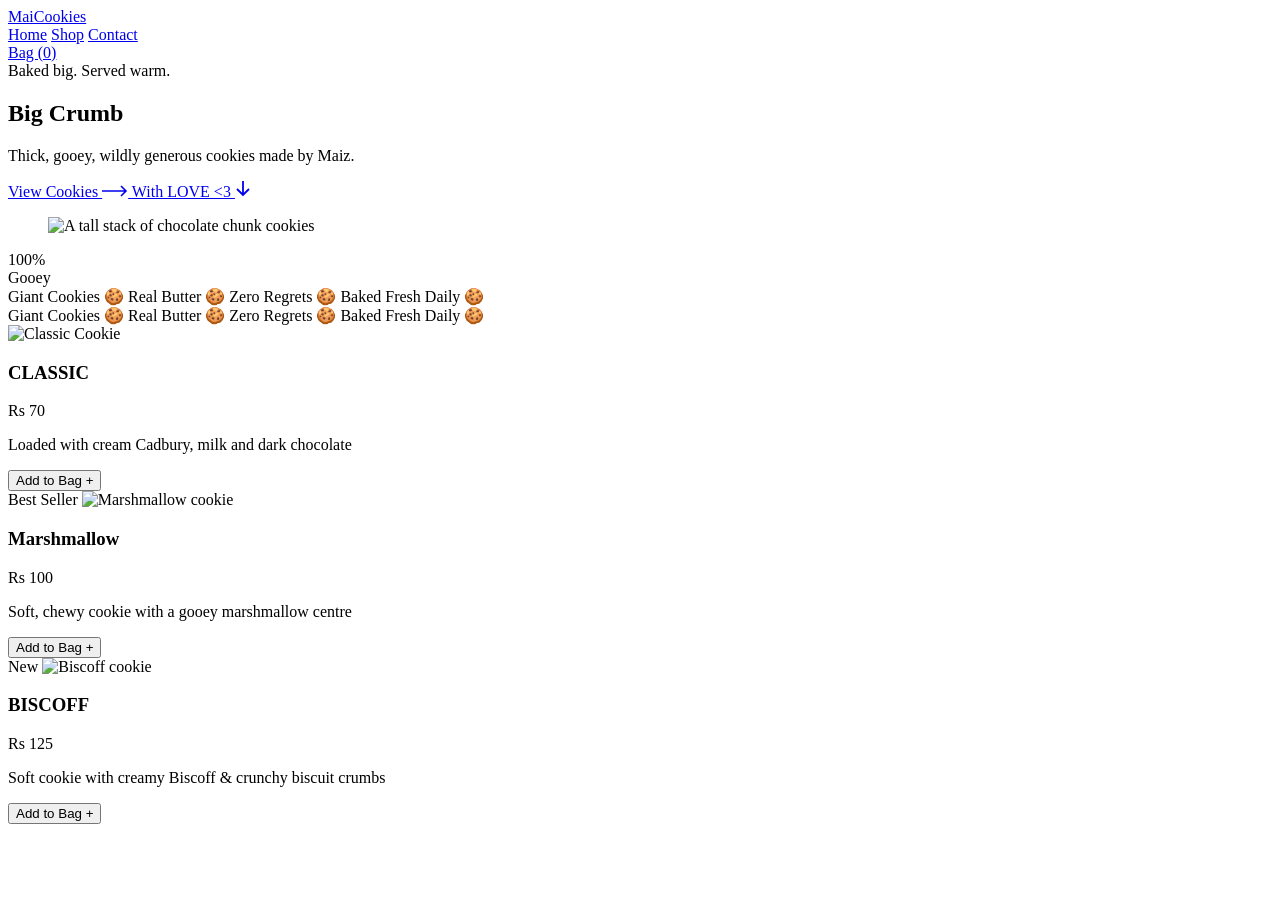
==== index.html @ 224e3b8f "Add files via upload" ====
<!DOCTYPE html>
<html lang="en">
<head>
  <meta charset="UTF-8">
  <meta name="viewport" content="width=device-width, initial-scale=1">
  <title>MaiCookies</title>

  <link rel="preconnect" href="https://fonts.googleapis.com">
  <link rel="preconnect" href="https://fonts.gstatic.com" crossorigin>
  <link href="https://fonts.googleapis.com/css2?family=Archivo+Black&family=Archivo:wght@600;700&family=DM+Sans:wght@400;500;700&display=swap" rel="stylesheet">
  <link href="https://fonts.googleapis.com/css2?family=Archivo+Black&family=DM+Sans:wght@400;700&display=swap" rel="stylesheet">

  <link rel="stylesheet" href="css/style.css">
  <link rel="stylesheet" href="css/cards.css">
  <link rel="stylesheet" href="css/banner.css">
</head>
<body>

  <header class="site-header">
    <a href="#" class="logo" aria-label="MaiCookies">MaiCookies</a>

    <nav class="main-nav" aria-label="Main">
      <a href="#HOME">Home</a>
      <a href="#SHOP">Shop</a>
      <a href="#CONTACT">Contact</a>
    </nav>

    <a href="#bag" class="btn btn-bag">Bag (0)</a>
  </header>

  <main>

    <!-- ================= HERO ================= -->
    <section class="hero">

      <!-- Left: copy -->
      <div class="hero-copy">
        <span class="tag">Baked big. Served warm.</span>
        <span class="ring" aria-hidden="true"></span>

        <h1 class="hero-title">
          <span>Big</span>
          <span>Crumb</span>
        </h1>

        <p class="hero-text">
          Thick, gooey, wildly generous cookies made by Maiz.
        </p>

        <div class="hero-actions">
          <a href="#cookies" class="btn btn-primary">
            View Cookies
            <svg width="26" height="12" viewBox="0 0 26 12" fill="none" aria-hidden="true">
              <path d="M0 6h24M19 1l5 5-5 5" stroke="currentColor" stroke-width="1.6"/>
            </svg>
          </a>

          <a href="#story" class="link-down">
            With LOVE &lt;3
            <svg width="16" height="16" viewBox="0 0 16 16" fill="none" aria-hidden="true">
              <path d="M8 0v14M2 8l6 6 6-6" stroke="currentColor" stroke-width="1.8"/>
            </svg>
          </a>
        </div>
      </div>

      <!-- Right: photo panel -->
      <div class="hero-visual" aria-label="Stack of chocolate chunk cookies">
        <span class="blob blob-gold" aria-hidden="true"></span>
        <span class="blob blob-cream" aria-hidden="true"></span>

        <figure class="photo-frame">
          <img src="images/image1.JPG" alt="A tall stack of chocolate chunk cookies">
        </figure>

        <span class="badge">100%<br>Gooey</span>
      </div>

    </section>


    <!-- ================= TICKER ================= -->
    <div class="ticker">
      <div class="ticker-track">

        <!-- Group 1 -->
        <div class="ticker-group">
          <span class="ticker-item">Giant Cookies</span>
          <span class="ticker-star">🍪</span>
          <span class="ticker-item">Real Butter</span>
          <span class="ticker-star">🍪</span>
          <span class="ticker-item">Zero Regrets</span>
          <span class="ticker-star">🍪</span>
          <span class="ticker-item">Baked Fresh Daily</span>
          <span class="ticker-star">🍪</span>
        </div>

        <!-- Group 2 (duplicate for a seamless loop) -->
        <div class="ticker-group" aria-hidden="true">
          <span class="ticker-item">Giant Cookies</span>
          <span class="ticker-star">🍪</span>
          <span class="ticker-item">Real Butter</span>
          <span class="ticker-star">🍪</span>
          <span class="ticker-item">Zero Regrets</span>
          <span class="ticker-star">🍪</span>
          <span class="ticker-item">Baked Fresh Daily</span>
          <span class="ticker-star">🍪</span>
        </div>

      </div>
    </div>


    <!-- ================= COOKIE GRID ================= -->
    <section class="cookie-grid">

      <article class="cookie-card">
        <div class="cookie-card__media">
          <img src="images/image2.JPG" alt="Classic Cookie">
        </div>
        <div class="cookie-card__body">
          <div class="cookie-card__header">
            <h3 class="cookie-card__title">CLASSIC</h3>
            <span class="cookie-card__price">Rs 70</span>
          </div>
          <p class="cookie-card__desc">Loaded with cream Cadbury, milk and dark chocolate</p>
          <button class="btn-add" type="button">
            <span>Add to Bag</span>
            <span class="btn-add__icon">+</span>
          </button>
        </div>
      </article>

      <article class="cookie-card">
        <div class="cookie-card__media">
          <span class="card-badge">Best Seller</span>
          <img src="images/image3.JPG" alt="Marshmallow cookie">
        </div>
        <div class="cookie-card__body">
          <div class="cookie-card__header">
            <h3 class="cookie-card__title">Marshmallow</h3>
            <span class="cookie-card__price">Rs 100</span>
          </div>
          <p class="cookie-card__desc">Soft, chewy cookie with a gooey marshmallow centre</p>
          <button class="btn-add" type="button">
            <span>Add to Bag</span>
            <span class="btn-add__icon">+</span>
          </button>
        </div>
      </article>

      <article class="cookie-card">
        <div class="cookie-card__media">
          <span class="card-badge">New</span>
          <img src="images/image4.JPG" alt="Biscoff cookie">
        </div>
        <div class="cookie-card__body">
          <div class="cookie-card__header">
            <h3 class="cookie-card__title">BISCOFF</h3>
            <span class="cookie-card__price">Rs 125</span>
          </div>
          <p class="cookie-card__desc">Soft cookie with creamy Biscoff &amp; crunchy biscuit crumbs</p>
          <button class="btn-add" type="button">
            <span>Add to Bag</span>
            <span class="btn-add__icon">+</span>
          </button>
        </div>
      </article>

    </section>


    <!-- ================= REVIEWS BANNER ================= -->
    <section class="reviews-section">
      <a href="#" class="review-card">
        <span class="review-card__blob" aria-hidden="true"></span>
        <img src="images\Cookie Reviews Chat Collage.png" alt="" class="review-card-img">
      </a>
    </section>

  </main>

</body>
</html>
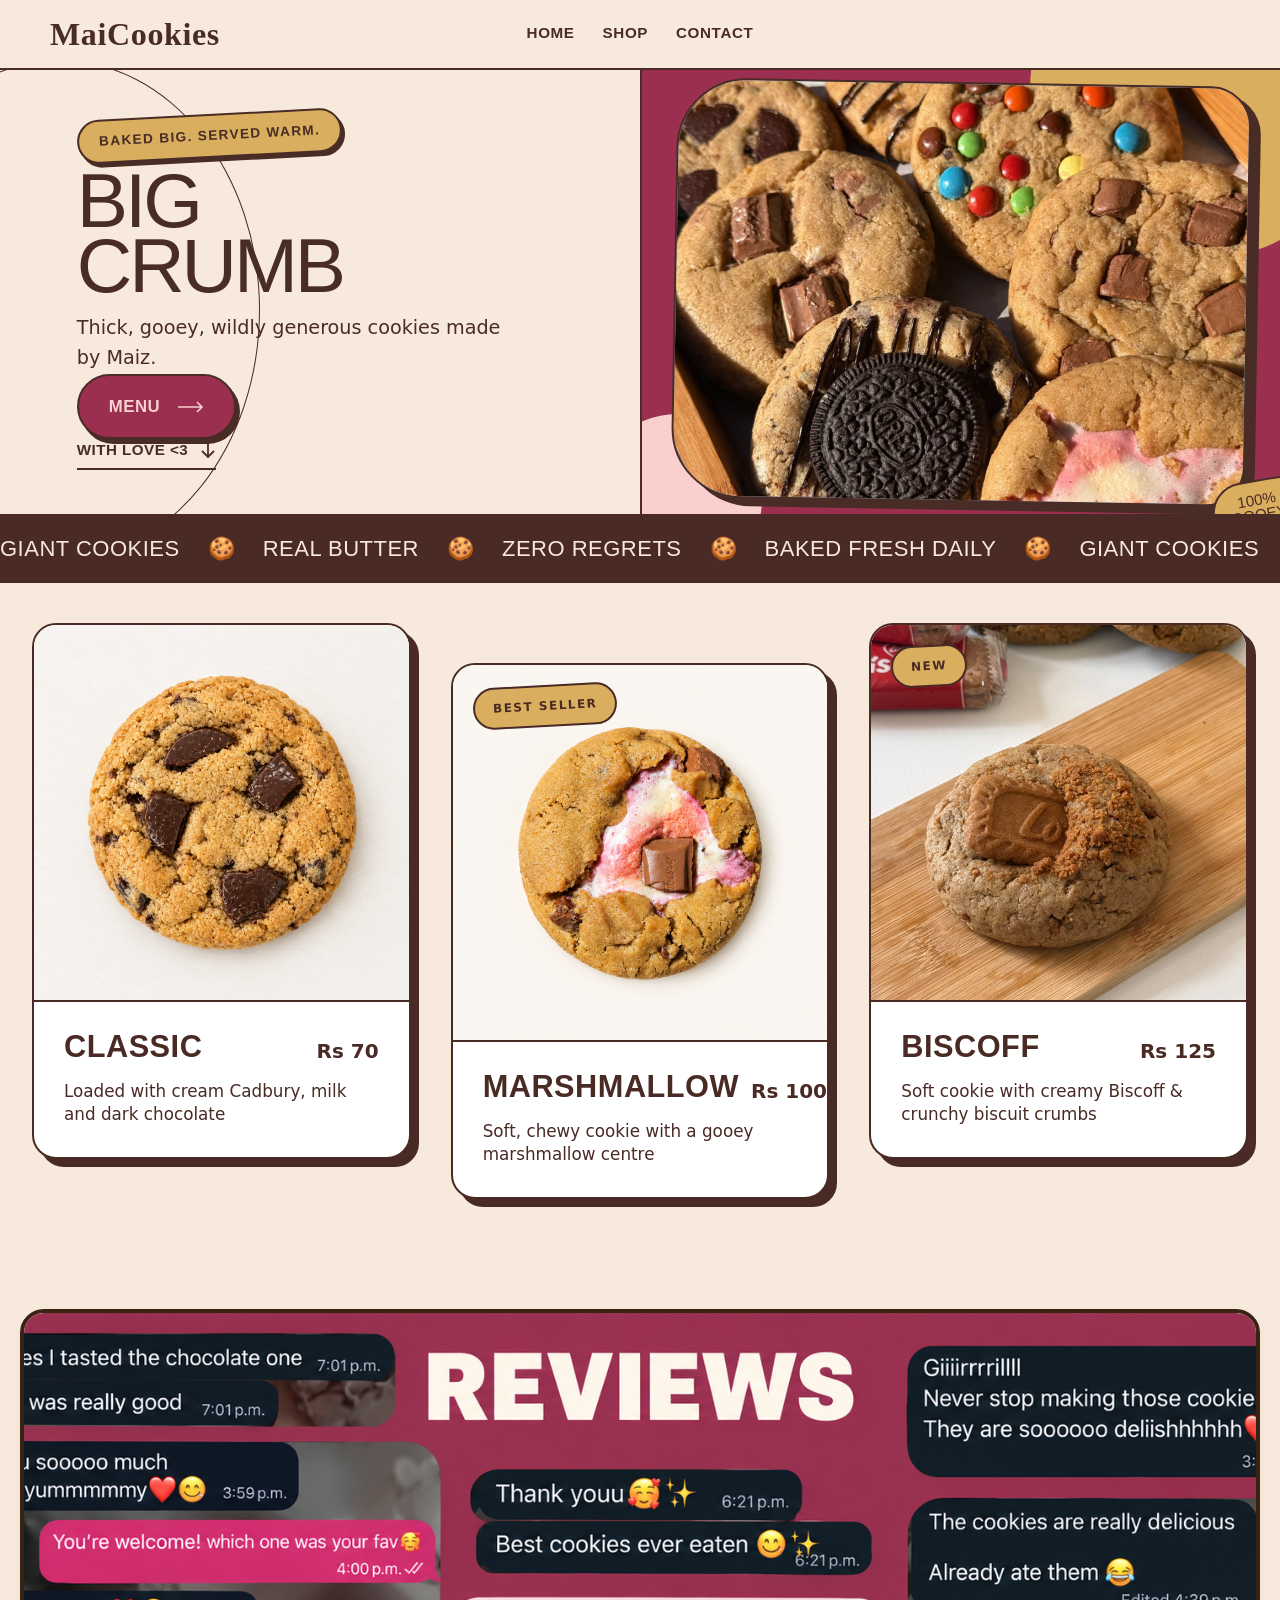
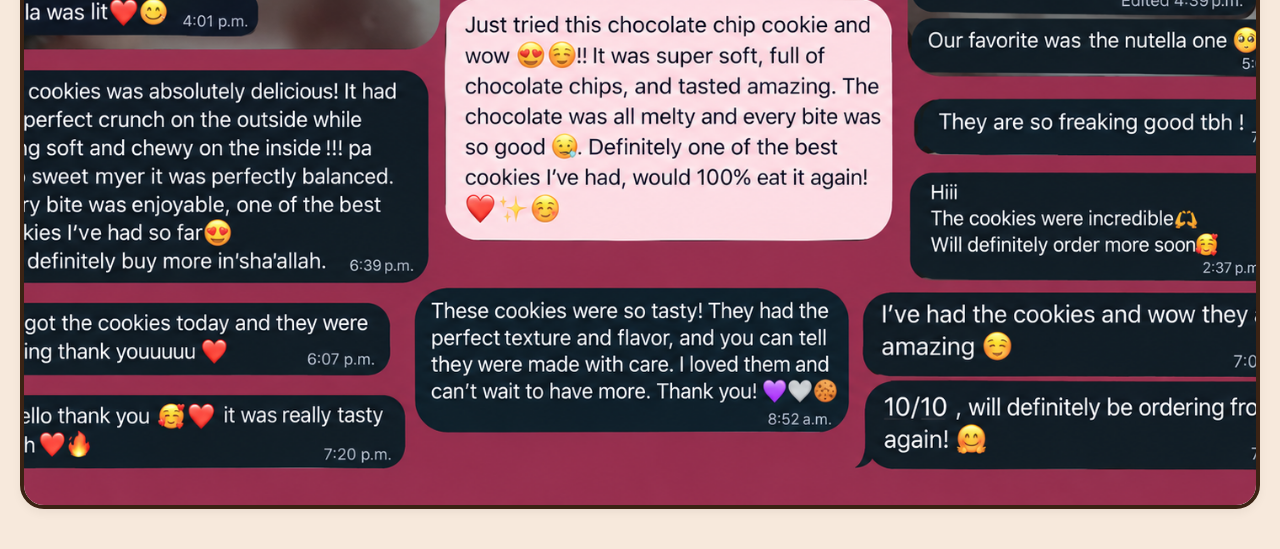
==== commit ee672f8e: "Updated files" ====
--- a/index.html
+++ b/index.html
@@ -13,6 +13,8 @@
   <link rel="stylesheet" href="css/style.css">
   <link rel="stylesheet" href="css/cards.css">
   <link rel="stylesheet" href="css/banner.css">
+  <link rel="stylesheet" href="css/review.css">
+
 </head>
 <body>
 
@@ -25,7 +27,6 @@
       <a href="#CONTACT">Contact</a>
     </nav>
 
-    <a href="#bag" class="btn btn-bag">Bag (0)</a>
   </header>
 
   <main>
@@ -47,13 +48,11 @@
           Thick, gooey, wildly generous cookies made by Maiz.
         </p>
 
-        <div class="hero-actions">
-          <a href="#cookies" class="btn btn-primary">
-            View Cookies
-            <svg width="26" height="12" viewBox="0 0 26 12" fill="none" aria-hidden="true">
-              <path d="M0 6h24M19 1l5 5-5 5" stroke="currentColor" stroke-width="1.6"/>
-            </svg>
-          </a>
+        <a href="Menu.html" target="_blank" rel="noopener noreferrer" class="btn btn-primary">
+           Menu <svg width="26" height="12" viewBox="0 0 26 12" fill="none" aria-hidden="true">
+             <path d="M0 6h24M19 1l5 5-5 5" stroke="currentColor" stroke-width="1.6"/>
+             </svg>
+        </a>
 
           <a href="#story" class="link-down">
             With LOVE &lt;3
@@ -70,7 +69,7 @@
         <span class="blob blob-cream" aria-hidden="true"></span>
 
         <figure class="photo-frame">
-          <img src="images/image1.JPG" alt="A tall stack of chocolate chunk cookies">
+          <img src="images/image0.JPG" alt="A tall stack of chocolate chunk cookies">
         </figure>
 
         <span class="badge">100%<br>Gooey</span>
@@ -116,7 +115,7 @@
 
       <article class="cookie-card">
         <div class="cookie-card__media">
-          <img src="images/image2.JPG" alt="Classic Cookie">
+          <img src="images\image1.png" alt="Classic Cookie">
         </div>
         <div class="cookie-card__body">
           <div class="cookie-card__header">
@@ -124,17 +123,13 @@
             <span class="cookie-card__price">Rs 70</span>
           </div>
           <p class="cookie-card__desc">Loaded with cream Cadbury, milk and dark chocolate</p>
-          <button class="btn-add" type="button">
-            <span>Add to Bag</span>
-            <span class="btn-add__icon">+</span>
-          </button>
         </div>
       </article>
 
       <article class="cookie-card">
         <div class="cookie-card__media">
           <span class="card-badge">Best Seller</span>
-          <img src="images/image3.JPG" alt="Marshmallow cookie">
+          <img src="images\image5.png" alt="Marshmallow cookie">
         </div>
         <div class="cookie-card__body">
           <div class="cookie-card__header">
@@ -142,17 +137,13 @@
             <span class="cookie-card__price">Rs 100</span>
           </div>
           <p class="cookie-card__desc">Soft, chewy cookie with a gooey marshmallow centre</p>
-          <button class="btn-add" type="button">
-            <span>Add to Bag</span>
-            <span class="btn-add__icon">+</span>
-          </button>
         </div>
       </article>
 
       <article class="cookie-card">
         <div class="cookie-card__media">
           <span class="card-badge">New</span>
-          <img src="images/image4.JPG" alt="Biscoff cookie">
+          <img src="images\image7.png" alt="Biscoff cookie">
         </div>
         <div class="cookie-card__body">
           <div class="cookie-card__header">
@@ -160,23 +151,18 @@
             <span class="cookie-card__price">Rs 125</span>
           </div>
           <p class="cookie-card__desc">Soft cookie with creamy Biscoff &amp; crunchy biscuit crumbs</p>
-          <button class="btn-add" type="button">
-            <span>Add to Bag</span>
-            <span class="btn-add__icon">+</span>
-          </button>
         </div>
       </article>
 
     </section>
 
+    <!-- ================= REVIEWS BANNER ================= -->
+ <div class="review-banner-container">
+    <div class="review-card">
+        <img src="images\image9.png" alt="Review Banner">
+    </div>
+   </div>
 
-    <!-- ================= REVIEWS BANNER ================= -->
-    <section class="reviews-section">
-      <a href="#" class="review-card">
-        <span class="review-card__blob" aria-hidden="true"></span>
-        <img src="images\Cookie Reviews Chat Collage.png" alt="" class="review-card-img">
-      </a>
-    </section>
 
   </main>
 
--- a/css/style.css
+++ b/css/style.css
@@ -0,0 +1,294 @@
+
+:root {
+  --cream: #f8ebdc;
+  --choc: #4a2c26;
+  --berry: #9b3150;
+  --gold: #d9b565;
+  --white: #ffffff;
+
+  --font-display: "Archivo Black", "Arial Black", sans-serif;
+  --font-ui: "Archivo", "Helvetica Neue", Arial, sans-serif;
+  --font-body: "DM Sans", system-ui, sans-serif;
+
+  --line: 2.3px solid var(--choc);
+  --header-h: 70px;
+}
+
+/* ---------- Reset ---------- */
+*,
+*::before,
+*::after { box-sizing: border-box; margin: 0; padding: 0; }
+
+html { scroll-behavior: smooth; }
+
+body {
+  background: var(--cream);
+  color: var(--choc);
+  font-family: var(--font-body);
+  line-height: 1.5;
+  overflow-x: hidden;
+}
+
+a { color: inherit; text-decoration: none; }
+
+:focus-visible {
+  outline: 3px solid var(--gold);
+  outline-offset: 3px;
+}
+
+/* ---------- Header ---------- */
+.site-header {
+  height: var(--header-h);
+  display: grid;
+  grid-template-columns: 1fr auto 1fr;
+  align-items: center;
+  padding: 0 50px;
+  border-bottom: var(--line);
+  background: var(--cream);
+}
+
+.logo {
+  font-family: Comic Sans MS ;
+  font-weight: bold;
+  font-size: 2.0rem;
+  letter-spacing: 0.02em;
+  justify-self: start;
+}
+.logo span { color: var(--berry); }
+
+.main-nav {
+  display: flex;
+  gap: 28px;
+}
+.main-nav a {
+  font-family: var(--font-ui);
+  font-weight: 700;
+  font-size: 0.95rem;
+  letter-spacing: 0.04em;
+  text-transform: uppercase;
+  padding: 4px 0;
+  border-bottom: 2px solid transparent;
+  transition: border-color 0.2s;
+}
+.main-nav a:hover { border-color: var(--berry); }
+
+/* ---------- Buttons ---------- */
+.btn {
+  display: inline-flex;
+  align-items: center;
+  gap: 18px;
+  font-family: var(--font-ui);
+  font-weight: 700;
+  letter-spacing: 0.03em;
+  text-transform: uppercase;
+  border: var(--line);
+  border-radius: 999px;
+  box-shadow: 4px 5px 0 var(--choc);
+  transition: transform 0.15s, box-shadow 0.15s;
+}
+.btn:hover {
+  transform: translate(2px, 3px);
+  box-shadow: 2px 2px 0 var(--choc);
+}
+
+.btn-bag {
+  justify-self: end;
+  padding: 9px 20px;
+  background:#7A1734;
+  color: #F9D0CE;
+  font-size: 0.9rem;
+}
+
+.btn-primary {
+  padding: 18px 30px;
+  background: var(--berry);
+  color: #F9D0CE;
+  font-size: 1.05rem;
+}
+
+/* ---------- Hero layout ---------- */
+.hero {
+
+  display: grid;
+  grid-template-columns: 1fr 1fr;
+  align-items: stretch;
+}
+
+.hero-copy {
+  position: relative;
+  display: flex;
+  align-items: flex-start;
+  flex-direction: column;
+  justify-content: center;
+  padding: 30px 5% 30px 12%; 
+  overflow: hidden;
+}
+
+/* ---------- Tag + ring ---------- */
+.tag {
+  align-self: flex-start;
+  position: relative;
+  z-index: 2;
+  margin-bottom: 10px;
+  padding: 10px 20px;
+  background: var(--gold);
+  border: var(--line);
+  border-radius: 999px;
+  box-shadow: 3px 4px 0 var(--choc);
+  font-family: var(--font-ui);
+  font-weight: 700;
+  font-size: 0.85rem;
+  letter-spacing: 0.1em;
+  text-transform: uppercase;
+  transform: rotate(-3deg);
+}
+
+.ring {
+  position: absolute;
+  top: -10px;
+  left: -140px;
+  width: 400px;
+  height: 500px;
+  border: 1.5px solid var(--choc);
+  border-radius: 50%;
+  pointer-events: none;
+}
+
+/* ---------- Headline ---------- */
+.hero-title {
+  position: relative;
+  z-index: 1;
+  font-family: var(--font-display);
+  font-weight: 400;
+  font-size: clamp(2rem, 6vw, 5rem);
+  line-height: 0.85;
+  letter-spacing: -0.04em;
+  text-transform: uppercase;
+}
+.hero-title span { display: block; }
+
+.hero-text {
+  max-width: 36ch;
+  margin-top: 14px;
+  font-size: 1.2rem;
+  font-weight: 500;
+  line-height: 1.6;
+}
+
+/* ---------- Actions ---------- */
+.hero-actions {
+  display: flex;
+  align-items: center;
+  gap: 40px;
+  margin-top: 14px;
+}
+
+.link-down {
+  display: inline-flex;
+  align-items: center;
+  gap: 12px;
+  padding-bottom: 6px;
+  border-bottom: 2px solid var(--choc);
+  font-family: var(--font-ui);
+  font-weight: 700;
+  font-size: 0.95rem;
+  letter-spacing: 0.03em;
+  text-transform: uppercase;
+}
+.link-down svg { transition: transform 0.2s; }
+.link-down:hover svg { transform: translateY(3px); }
+
+/* ---------- Visual panel ---------- */
+.hero-visual {
+  position: relative;
+  background: var(--berry);
+  border-left: var(--line);
+  overflow: hidden;
+  display: grid;
+  place-items: center;
+  padding: 12px 5%;
+}
+
+.blob {
+  position: absolute;
+  border-radius: 50%;
+}
+.blob-gold {
+  top: -150px;
+  right: -90px;
+  width: 340px;
+  height: 340px;
+  background: var(--gold);
+}
+.blob-cream {
+  bottom: -70px;
+  left: -50px;
+  width: 170px;
+  height: 170px;
+  background: #F9D0CE;
+}
+
+.photo-frame {
+
+  width: 100%;
+  aspect-ratio: 4 / 3;
+  max-height: 420px;
+  border: var(--line);
+  border-radius: 70px 40px 40px 70px / 70px 40px 40px 70px;
+  background: #8b98a6; /* shows while the photo loads */
+  box-shadow: 10px 8px 0 var(--choc);
+  overflow: hidden;
+  transform: rotate(1deg);
+}
+.photo-frame img {
+  width: 100%;
+  height: 100%;
+  object-fit: cover;
+  display: block;
+}
+
+.badge {
+  position: absolute;
+  z-index: 2;
+  right: -24px;
+  bottom: -20px;
+  padding: 10px 16px;
+  background: var(--gold);
+  border: var(--line);
+  border-radius: 40px 30px 40px 30px;
+  box-shadow: 4px 5px 0 var(--choc);
+  font-family: var(--font-display);
+  font-size: 0.95em;
+  line-height: 1;
+  text-transform: uppercase;
+  text-align: center;
+  transform: rotate(-10deg);
+}
+
+/* ---------- Responsive ---------- */
+@media (max-width: 900px) {
+  .site-header {
+    grid-template-columns: 1fr auto;
+    padding: 0 20px;
+  }
+  .main-nav { display: none; }
+
+  .hero { grid-template-columns: 1fr; }
+
+  .hero-copy { padding: 60px 24px 50px; }
+  .ring { display: none; }
+  .hero-text { margin-top: 36px; font-size: 1.2rem; }
+  .hero-actions { flex-wrap: wrap; gap: 28px; margin-top: 36px; }
+
+  .hero-visual {
+    border-left: 0;
+    border-top: var(--line);
+    padding: 40px 24px 60px;
+  }
+  .badge { right: -10px; bottom: -16px;}
+}
+
+@media (prefers-reduced-motion: reduce) {
+  html { scroll-behavior: auto; }
+  .btn, .link-down svg { transition: none; }
+}
--- a/css/cards.css
+++ b/css/cards.css
@@ -0,0 +1,171 @@
+:root {
+  --cream: #f7ebdd;
+  --brown: #4a2820;
+  --gold: #d9ae5f;
+  --white: #ffffff;
+}
+
+/* ---------- Grid ---------- */
+.cookie-grid {
+  display: grid;
+  grid-template-columns: repeat(3, 1fr);
+  gap: 40px;
+  align-items: stretch;
+  max-width: 1440px;
+  margin: 0 auto;
+  padding: 40px 32px 110px;
+  box-sizing: border-box;
+  width: 100%;
+}
+
+/* Middle card sits lower, like the design */
+.cookie-card:nth-child(2) {
+  transform: translateY(40px);
+}
+
+/* ---------- Card ---------- */
+.cookie-card {
+  display: flex;
+  flex-direction: column;
+  background: var(--white);
+  border: 2px solid var(--brown);
+  border-radius: 24px;
+  box-shadow: 8px 8px 0 var(--brown);
+  overflow: hidden;
+
+}
+
+/* ---------- Image ---------- */
+.cookie-card__media {
+  position: relative;
+  aspect-ratio: 4 / 3;
+  height: auto;
+  border-bottom: 2px solid var(--brown);
+  flex-shrink: 0;
+  background: var(--cream);
+}
+
+.cookie-card__media img {
+  width: 100%;
+  height: 100%;
+  object-fit: cover;
+  object-position: center;
+  display: block;
+
+
+}
+
+/* Badge (renamed so it doesn't clash with the hero .badge) */
+.card-badge {
+  position: absolute;
+  top: 20px;
+  left: 20px;
+  z-index: 1;
+  padding: 10px 18px;
+  background: var(--gold);
+  color: var(--brown);
+  border: 2px solid var(--brown);
+  border-radius: 999px;
+  font-size: 12px;
+  font-weight: 700;
+  letter-spacing: 1.5px;
+  text-transform: uppercase;
+  transform: rotate(-3deg);
+}
+
+/* ---------- Body ---------- */
+.cookie-card__body {
+  display: flex;
+  flex-direction: column;
+  flex-grow: 1;
+  padding: 28px 30px 30px;
+}
+
+.cookie-card__header {
+  display: flex;
+  justify-content: space-between;
+  align-items: flex-start;
+  gap: 12px;
+}
+
+.cookie-card__title {
+  font-family: "Archivo Black", "Arial Black", sans-serif;
+  font-size: clamp(1.6rem, 2.4vw, 2.2rem);
+  font-weight: 900;
+  letter-spacing: 0.5px;
+  text-transform: uppercase;
+  line-height: 1.1;
+  color: var(--brown);
+}
+
+.cookie-card__price {
+  font-size: 1.25rem;
+  font-weight: 700;
+  color: var(--brown);
+  white-space: nowrap;
+  margin-top: 6px;
+}
+
+.cookie-card__desc {
+  font-size: 1.05rem;
+  line-height: 1.4;
+  margin-top: 14px;
+  color: var(--brown);
+}
+
+/* ---------- Button ---------- */
+.btn-add {
+  display: flex;
+  justify-content: space-between;
+  align-items: center;
+  width: 100%;
+  margin-top: auto;               /* pushes button to the bottom */
+  padding: 16px 24px;
+  background: var(--cream);
+  color: var(--brown);
+  border: 2px solid var(--brown);
+  border-radius: 999px;
+  font-family: inherit;
+  font-size: 1.05rem;
+  font-weight: 700;
+  text-transform: uppercase;
+  cursor: pointer;
+  transition: background 0.2s, color 0.2s, transform 0.15s;
+}
+
+.cookie-card__body .cookie-card__desc + .btn-add {
+  margin-top: 28px;
+}
+
+.btn-add:hover {
+  background: var(--brown);
+  color: var(--cream);
+}
+
+.btn-add:active {
+  transform: scale(0.98);
+}
+
+.btn-add__icon {
+  font-size: 1.4rem;
+  line-height: 1;
+}
+
+/* ---------- Responsive ---------- */
+@media (max-width: 900px) {
+  .cookie-grid {
+  grid-template-columns: 1fr;
+  max-width: 480px;
+  gap: 36px;
+  padding-bottom: 40px;
+}
+
+.cookie-card:nth-child(2) {
+  transform: translateY(40px);
+}
+
+.cookie-card__media {
+  aspect-ratio: 4 / 3;
+  height: auto;
+}
+}
--- a/css/banner.css
+++ b/css/banner.css
@@ -0,0 +1,60 @@
+:root {
+  --brown: #4a2a24;
+  --cream: #f7e9dc;
+  --berry: #9b2f50;
+}
+
+body {
+  margin: 0;
+  background: var(--cream);
+}
+
+.ticker {
+  background: var(--brown);
+  overflow: hidden;
+  white-space: nowrap;
+  padding: 18px 0;
+}
+
+.ticker-track {
+  display: flex;
+  width: max-content;
+  animation: scroll 20s linear infinite;
+}
+
+.ticker-group {
+  display: flex;
+  align-items: center;
+  flex-shrink: 0;
+}
+
+.ticker-item {
+  font-family: "Archivo Black", Arial Black, sans-serif;
+  font-size: 22px;
+  text-transform: uppercase;
+  letter-spacing: 0.5px;
+  color: var(--cream);
+  line-height: 1;
+}
+
+.ticker-star {
+  color: var(--berry);
+  font-size: 22px;
+  margin: 0 28px;
+}
+
+/* Moves exactly one group's width, then restarts invisibly */
+@keyframes scroll {
+  from { transform: translateX(0); }
+  to   { transform: translateX(-50%); }
+}
+
+/* Pause on hover */
+.ticker:hover .ticker-track {
+  animation-play-state: paused;
+}
+
+/* Respect users who prefer reduced motion */
+@media (prefers-reduced-motion: reduce) {
+  .ticker-track { animation: none; }
+}
--- a/css/review.css
+++ b/css/review.css
@@ -0,0 +1,41 @@
+/* --- ONLY USE THIS CSS FOR THE BANNER --- */
+
+/* This container keeps the banner centered and gives it space below the top cards */
+.review-banner-container {
+    display: flex;
+    justify-content: center;
+    width: 100%;
+    padding: 40px 20px; /* Adds space above and below the banner */
+    box-sizing: border-box;
+}
+
+/* The Wide Card Container */
+.review-card {
+    width: 100%;
+    max-width: 1400px; /* Adjust this to control how wide the banner gets */
+    height: 800px; /* Fixed height creates the wide banner shape */
+    background-color: #ffffff;
+    
+    /* Matching the thick border and rounded corners from the image */
+    border: 4px solid #3b2314; /* Fixed invalid hex code */
+    border-radius: 24px;
+    
+    /* Ensures the image doesn't spill out of the rounded corners */
+    overflow: hidden;
+    
+    /* Optional: adds a subtle shadow like the cards in the image */
+    box-shadow: 0 4px 10px rgba(0,0,0,0.05); 
+}
+
+/* The Image */
+.review-card img {
+    width: 100%; /* Fixed missing % */
+    height: 100%;
+    
+    /* This makes the image fill the wide container without stretching */
+    object-fit: cover; 
+    
+    /* Centers the crop so the focal point of the image stays in the middle */
+    object-position: center; 
+    display: block;
+}
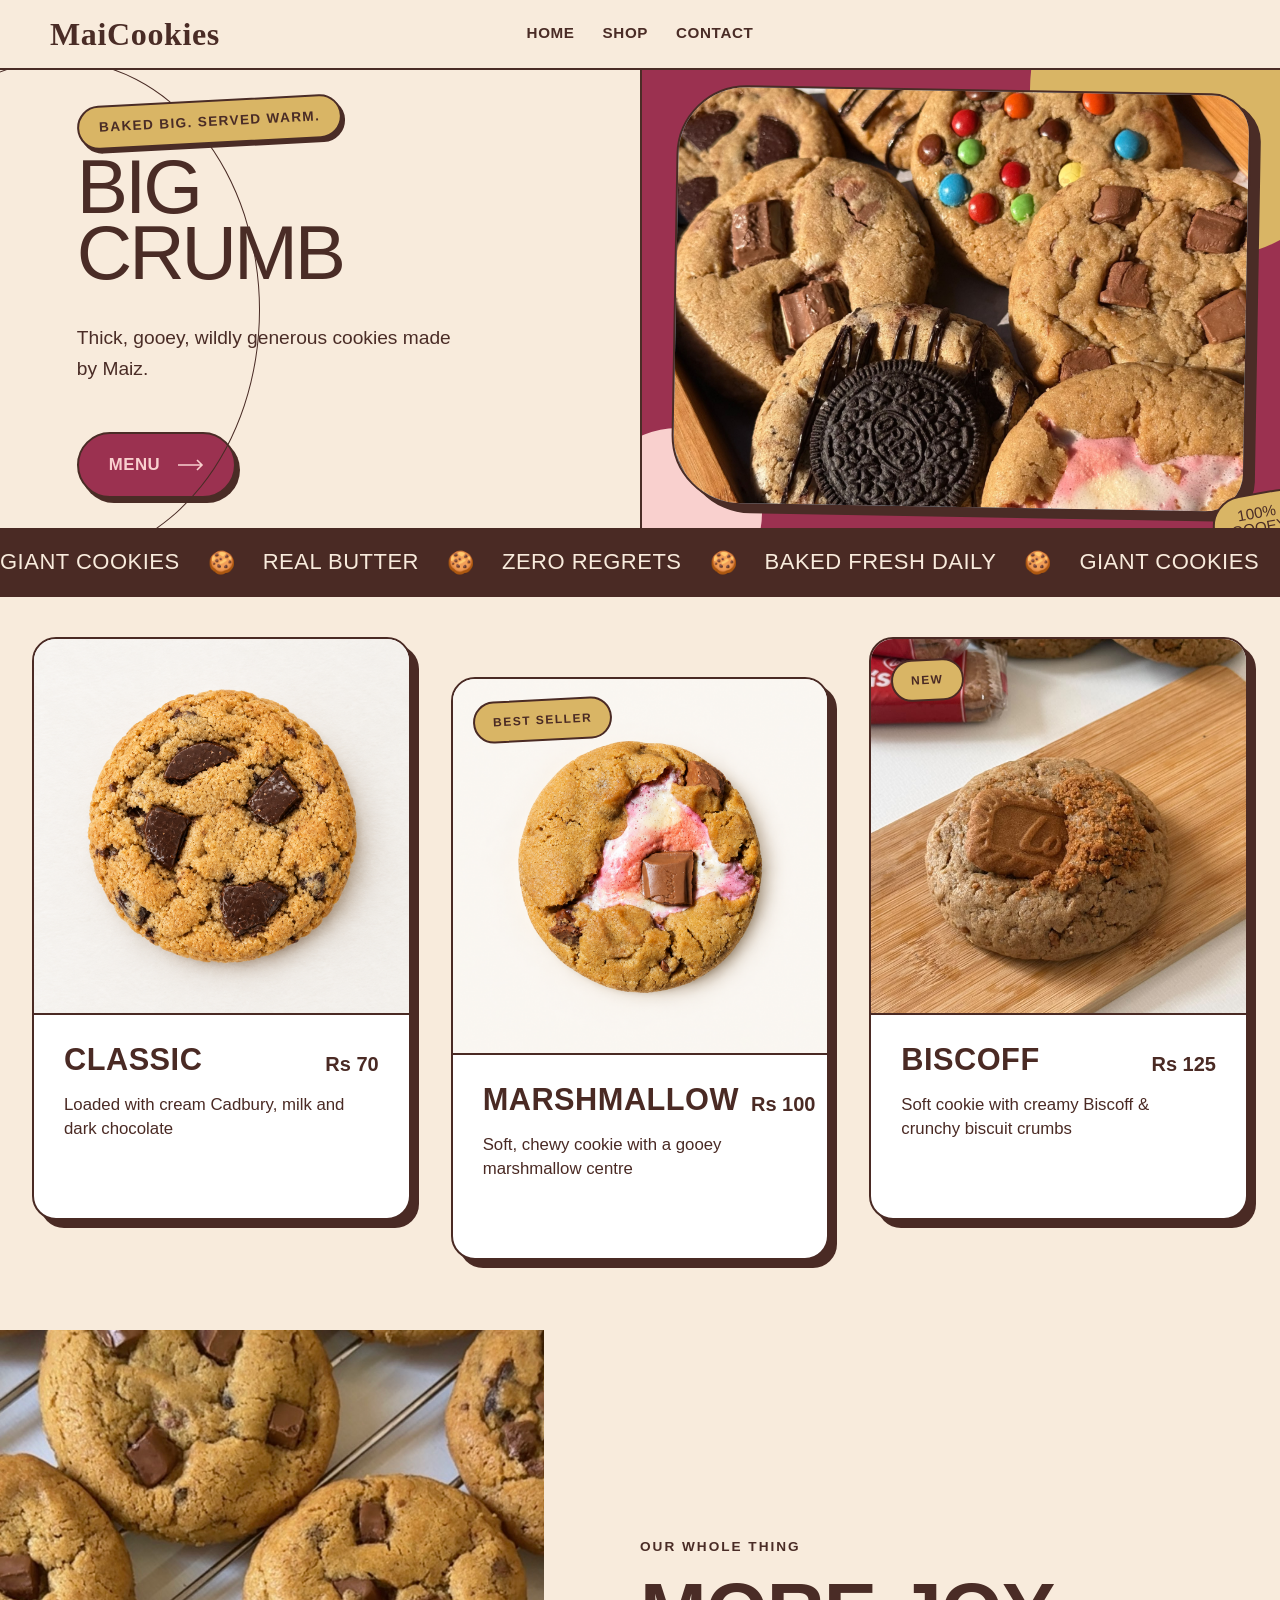
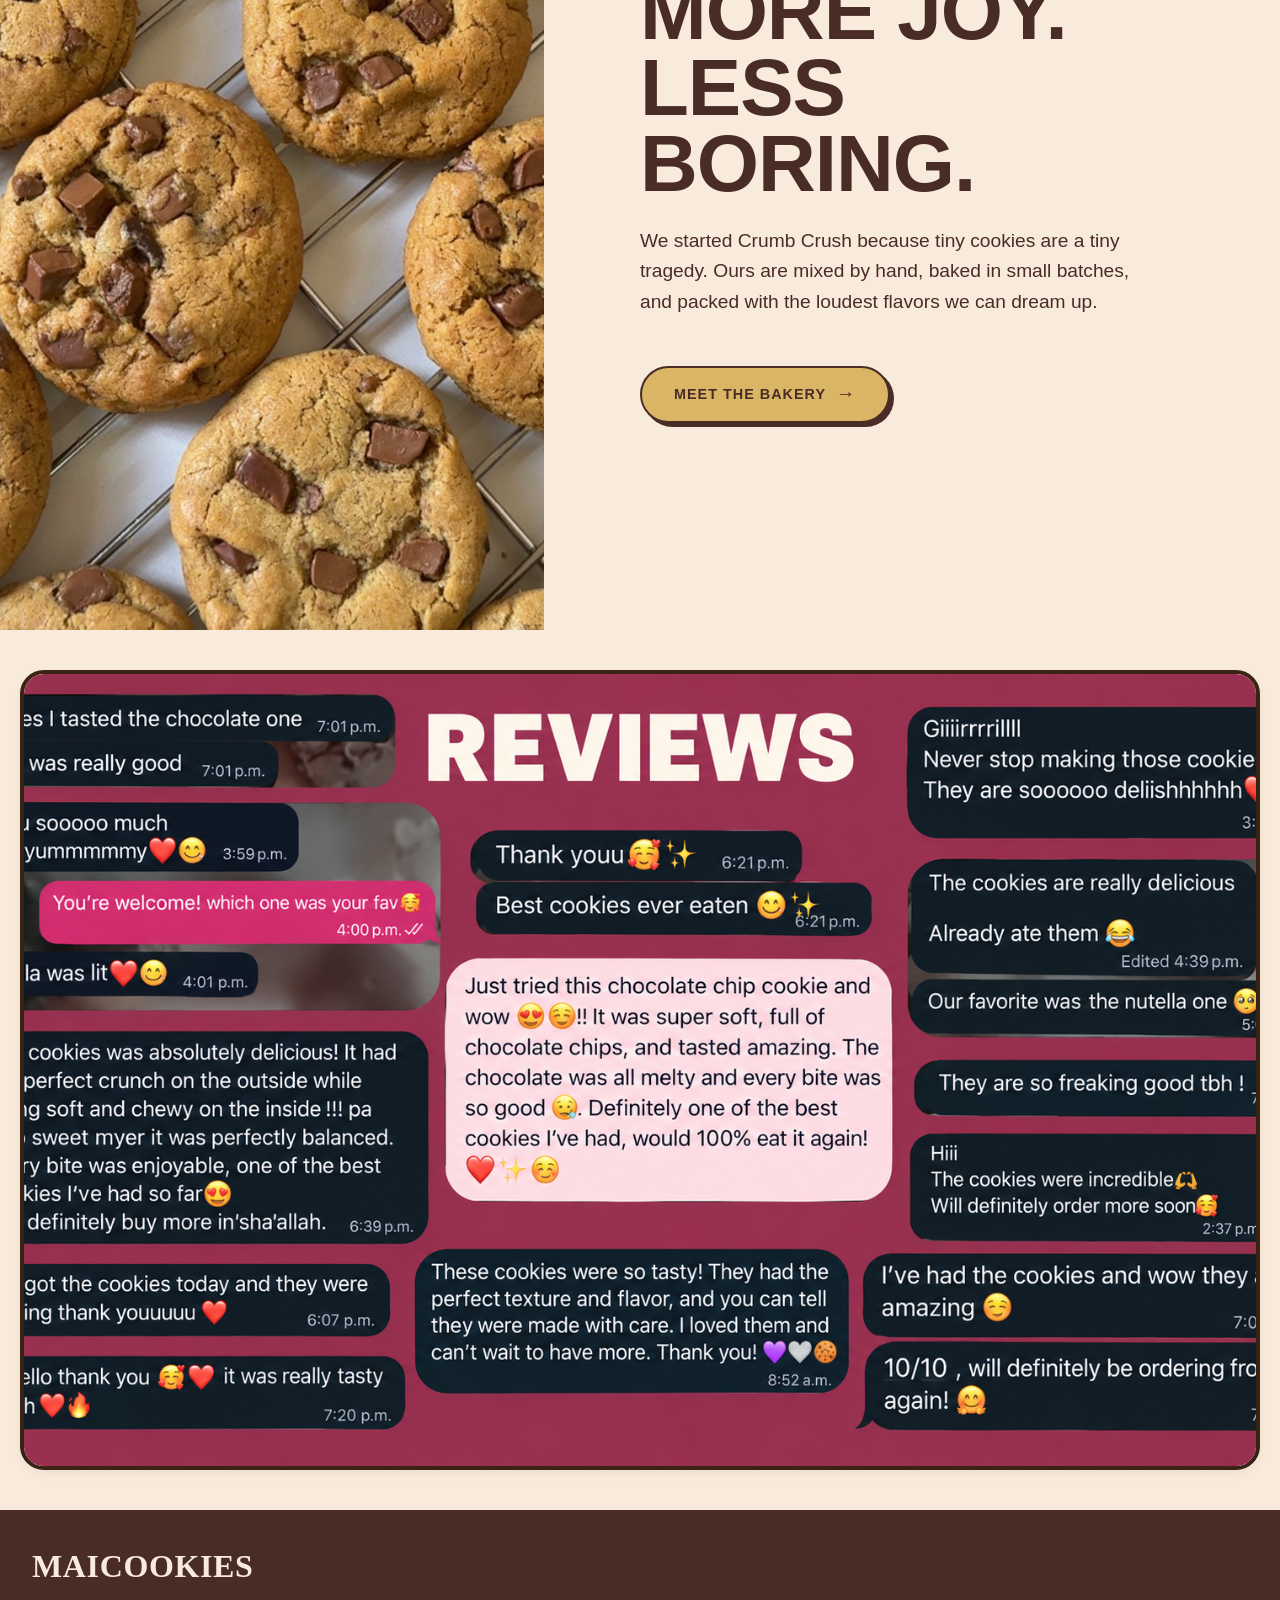
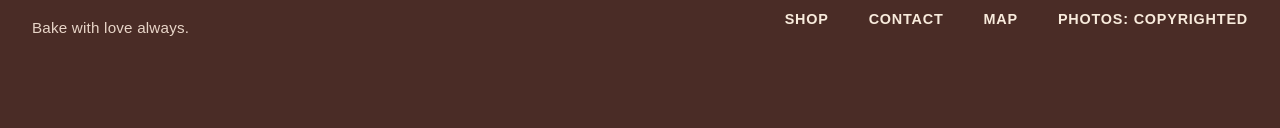
==== commit a150e2b8: "changes" ====
--- a/index.html
+++ b/index.html
@@ -14,6 +14,8 @@
   <link rel="stylesheet" href="css/cards.css">
   <link rel="stylesheet" href="css/banner.css">
   <link rel="stylesheet" href="css/review.css">
+  <link rel="stylesheet" href="css/hero.css">
+  <link rel="stylesheet" href="css/footer.css">
 
 </head>
 <body>
@@ -54,12 +56,7 @@
              </svg>
         </a>
 
-          <a href="#story" class="link-down">
-            With LOVE &lt;3
-            <svg width="16" height="16" viewBox="0 0 16 16" fill="none" aria-hidden="true">
-              <path d="M8 0v14M2 8l6 6 6-6" stroke="currentColor" stroke-width="1.8"/>
-            </svg>
-          </a>
+
         </div>
       </div>
 
@@ -156,13 +153,68 @@
 
     </section>
 
-    <!-- ================= REVIEWS BANNER ================= -->
- <div class="review-banner-container">
+   
+     <!-- ================= LOWER HERO GRID ================= -->
+
+      <section class="hero-section">
+        
+        <!-- Image Side -->
+        <div class="hero-image">
+            <!-- Using a placeholder image of cookies -->
+            <img src="images\image10.jpg" alt="Stack of chocolate chip cookies">
+        </div>
+
+        <!-- Text Content Side -->
+        <div class="hero-content">
+            <span class="eyebrow">OUR WHOLE THING</span>
+            
+            <h1>MORE JOY.<br>LESS BORING.</h1>
+            
+            <p>
+                We started Crumb Crush because tiny cookies are a tiny tragedy. 
+                Ours are mixed by hand, baked in small batches, and packed with 
+                the loudest flavors we can dream up.
+            </p>
+
+            <a href="#" class="cta-button">
+                MEET THE BAKERY 
+                <span class="arrow">&rarr;</span>
+            </a>
+        </div>
+
+    </section>
+
+  <!-- ================= REVIEWS BANNER ================= -->
+  <div class="review-banner-container">
     <div class="review-card">
         <img src="images\image9.png" alt="Review Banner">
     </div>
-   </div>
-
+  </div>
+
+
+  <!-- ================= FOOTER ================= -->
+
+  <footer class="site-footer">
+    <div class="footer-inner">
+
+      <!-- Left: brand + tagline -->
+      <div class="footer-brand">
+        <h1 class="brand-name">MaiCookies</h1>
+        <p class="brand-tagline">Bake with love always.</p>
+      </div>
+
+      <!-- Right: navigation links -->
+      <nav class="footer-nav" aria-label="Footer navigation">
+        <ul>
+          <li><a href="#">SHOP</a></li>
+          <li><a href="#">CONTACT</a></li>
+          <li><a href="#">MAP</a></li>
+          <li><a href="#">PHOTOS: Copyrighted</a></li>
+        </ul>
+      </nav>
+
+    </div>
+  </footer>
 
   </main>
 
--- a/css/style.css
+++ b/css/style.css
@@ -179,8 +179,10 @@
 .hero-actions {
   display: flex;
   align-items: center;
-  gap: 40px;
+  gap: 24px;
   margin-top: 14px;
+  width: auto;
+  flex-wrap:nowrap;
 }
 
 .link-down {
--- a/css/hero.css
+++ b/css/hero.css
@@ -0,0 +1,146 @@
+/* 1. Global Reset & Variables */
+* {
+    box-sizing: border-box;
+    margin: 0;
+    padding: 0;
+}
+
+:root {
+  --cream: #f8ebdc;
+  --choc: #4a2c26;
+  --berry: #9b3150;
+  --gold: #d9b565;
+  --white: #ffffff;
+}
+
+body {
+    font-family: 'Roboto', sans-serif;
+    background-color: var(--cream);
+    color: var(--choc);
+}
+
+/* 2. Main Container Layout */
+.hero-section {
+    display: flex;
+    width: 100%;
+    min-height: 100vh; /* Full viewport height */
+    overflow: hidden;
+}
+
+/* 3. Left Side (Image) */
+.hero-image {
+    flex: 1; /* Takes up 50% width */
+    width: 50%;
+    position: relative;
+}
+
+.hero-image img {
+    width: 100%;
+    height: 100%;
+    object-fit: cover; /* Ensures image covers area without stretching */
+    display: block;
+}
+
+/* 4. Right Side (Content) */
+.hero-content {
+    flex: 1; /* Takes up 50% width */
+    width: 50%;
+    display: flex;
+    flex-direction: column;
+    justify-content: center; /* Vertically center content */
+    padding: 4rem 6rem; /* Adjust padding for whitespace */
+    border-left: 2px solid var(--border-color); /* The vertical divider line */
+}
+
+/* 5. Typography Styling */
+.eyebrow {
+    font-family: 'Roboto', sans-serif;
+    font-weight: 700;
+    font-size: 0.85rem;
+    letter-spacing: 2px;
+    text-transform: uppercase;
+    margin-bottom: 1rem;
+    display: block;
+}
+
+h1 {
+    font-family: 'Oswald', sans-serif; /* Condensed bold font */
+    font-weight: 700;
+    font-size: 5rem; /* Large size */
+    line-height: 0.95; /* Tight line spacing */
+    text-transform: uppercase;
+    margin-bottom: 1.5rem;
+    letter-spacing: -1px;
+}
+
+p {
+    font-size: 1.2rem;
+    line-height: 1.6;
+    margin-bottom: 3rem;
+    max-width: 90%;
+}
+
+/* 6. Button Styling */
+.cta-button {
+    display: inline-flex;
+    align-items: center;
+    justify-content: center;
+    gap: 10px;
+    background-color: var(--gold);
+    color: var(--choc);
+    text-decoration: none;
+    font-family: 'Roboto', sans-serif;
+    font-weight: 700;
+    text-transform: uppercase;
+    letter-spacing: 1px;
+    font-size: 0.9rem;
+    
+    /* Pill shape */
+    padding: 1rem 2rem;
+    border-radius: 50px;
+    border: 2px solid var(--choc);
+    
+    /* Drop shadow effect */
+    box-shadow: 4px 4px 0px var(--choc);
+    
+    transition: all 0.2s ease;
+    width: fit-content;
+}
+
+.cta-button:hover {
+    transform: translate(2px, 2px); /* Moves button on hover */
+    box-shadow: 2px 2px 0px var(--choc);
+}
+
+.arrow {
+    font-size: 1.2rem;
+    line-height: 0;
+    margin-top: -2px;
+}
+
+/* 7. Responsive Design (Mobile) */
+@media (max-width: 900px) {
+    .hero-section {
+        flex-direction: column;
+    }
+
+    .hero-image, 
+    .hero-content {
+        width: 100%;
+        flex: none;
+    }
+
+    .hero-image {
+        height: 40vh;
+    }
+
+    .hero-content {
+        padding: 3rem 2rem;
+        border-left: none;
+        border-top: 2px solid var(--border-color);
+    }
+
+    h1 {
+        font-size: 3.5rem;
+    }
+}
--- a/css/footer.css
+++ b/css/footer.css
@@ -0,0 +1,132 @@
+/* ----- RESET ----- */
+* {
+  margin: 0;
+  padding: 0;
+  box-sizing: border-box;
+}
+
+body {
+
+  background: var(--cream);
+  min-height: 100vh;
+}
+
+/* ----- FOOTER ----- */
+.site-footer {
+  background:#4a2c26;         
+  color: #f8ebdc;             
+  padding: 2.5rem 2rem;
+}
+
+.footer-inner {
+  max-width: 1400px;
+  margin: 0 auto;
+  display: flex;
+  justify-content: space-between;
+  align-items: center;
+  gap: 2rem;
+  flex-wrap: wrap;
+}
+
+/* ----- BRAND ----- */
+.footer-brand {
+  display: flex;
+  flex-direction: column;
+  gap: 0.6rem;
+}
+
+.brand-name {
+
+  color: #f8ebdc;
+  line-height: 1;
+  font-family: "Comic Sans MS" ;
+  font-weight: bold;
+  font-size: 2.0rem;
+  letter-spacing: 0.02em;
+  justify-self: start;
+
+}
+
+
+.brand-tagline {
+  font-size: 0.95rem;
+  font-weight: 500;
+  color: #e8d5c8;
+  letter-spacing: 0.2px;
+}
+
+/* ----- NAV LINKS ----- */
+.footer-nav ul {
+  display: flex;
+  flex-wrap: wrap;
+  gap: 2.5rem;
+  list-style: none;
+}
+
+.footer-nav a {
+  font-family: "Archivo", "Helvetica Neue", Arial, sans-serif;
+  text-decoration: none;
+  color: #f8ebdc;
+  font-size: 0.9rem;
+  font-weight: 700;
+  letter-spacing: 0.8px;
+  text-transform: uppercase;
+  transition: color 0.2s ease;
+}
+
+.footer-nav a:hover {
+  color: #9b3150;
+}
+
+
+
+
+
+
+
+
+
+
+
+
+
+
+
+
+
+
+/* ----- RESPONSIVE ----- */
+@media (max-width: 768px) {
+  .footer-inner {
+    flex-direction: column;
+    align-items: flex-start;
+    gap: 1.8rem;
+  }
+
+  .footer-nav ul {
+    gap: 1.5rem;
+  }
+
+  .brand-name {
+    font-size: 2rem;
+  }
+}
+
+@media (max-width: 480px) {
+  .site-footer {
+    padding: 2rem 1.25rem;
+  }
+
+  .brand-name {
+    font-size: 1.7rem;
+  }
+
+  .footer-nav ul {
+    gap: 1rem;
+  }
+
+  .footer-nav a {
+    font-size: 0.8rem;
+    letter-spacing: 0.5px;
+  }
+}
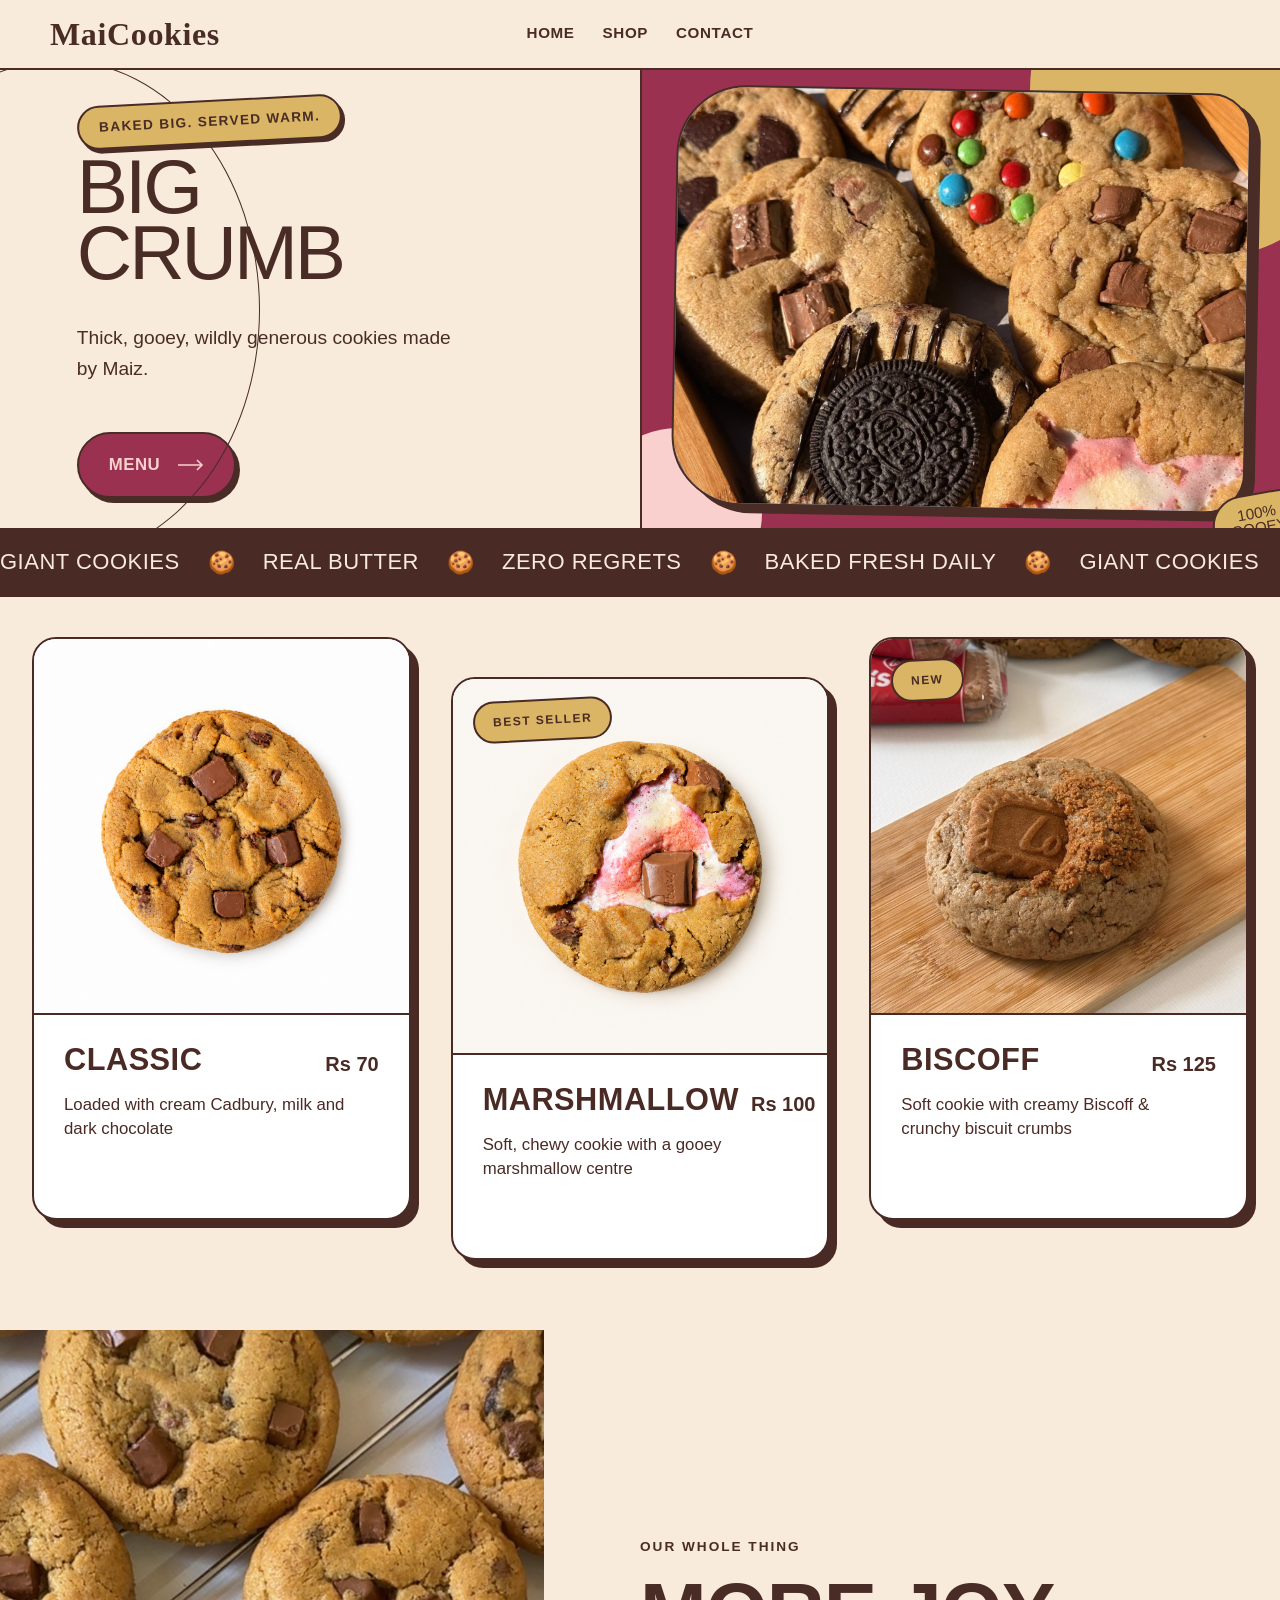
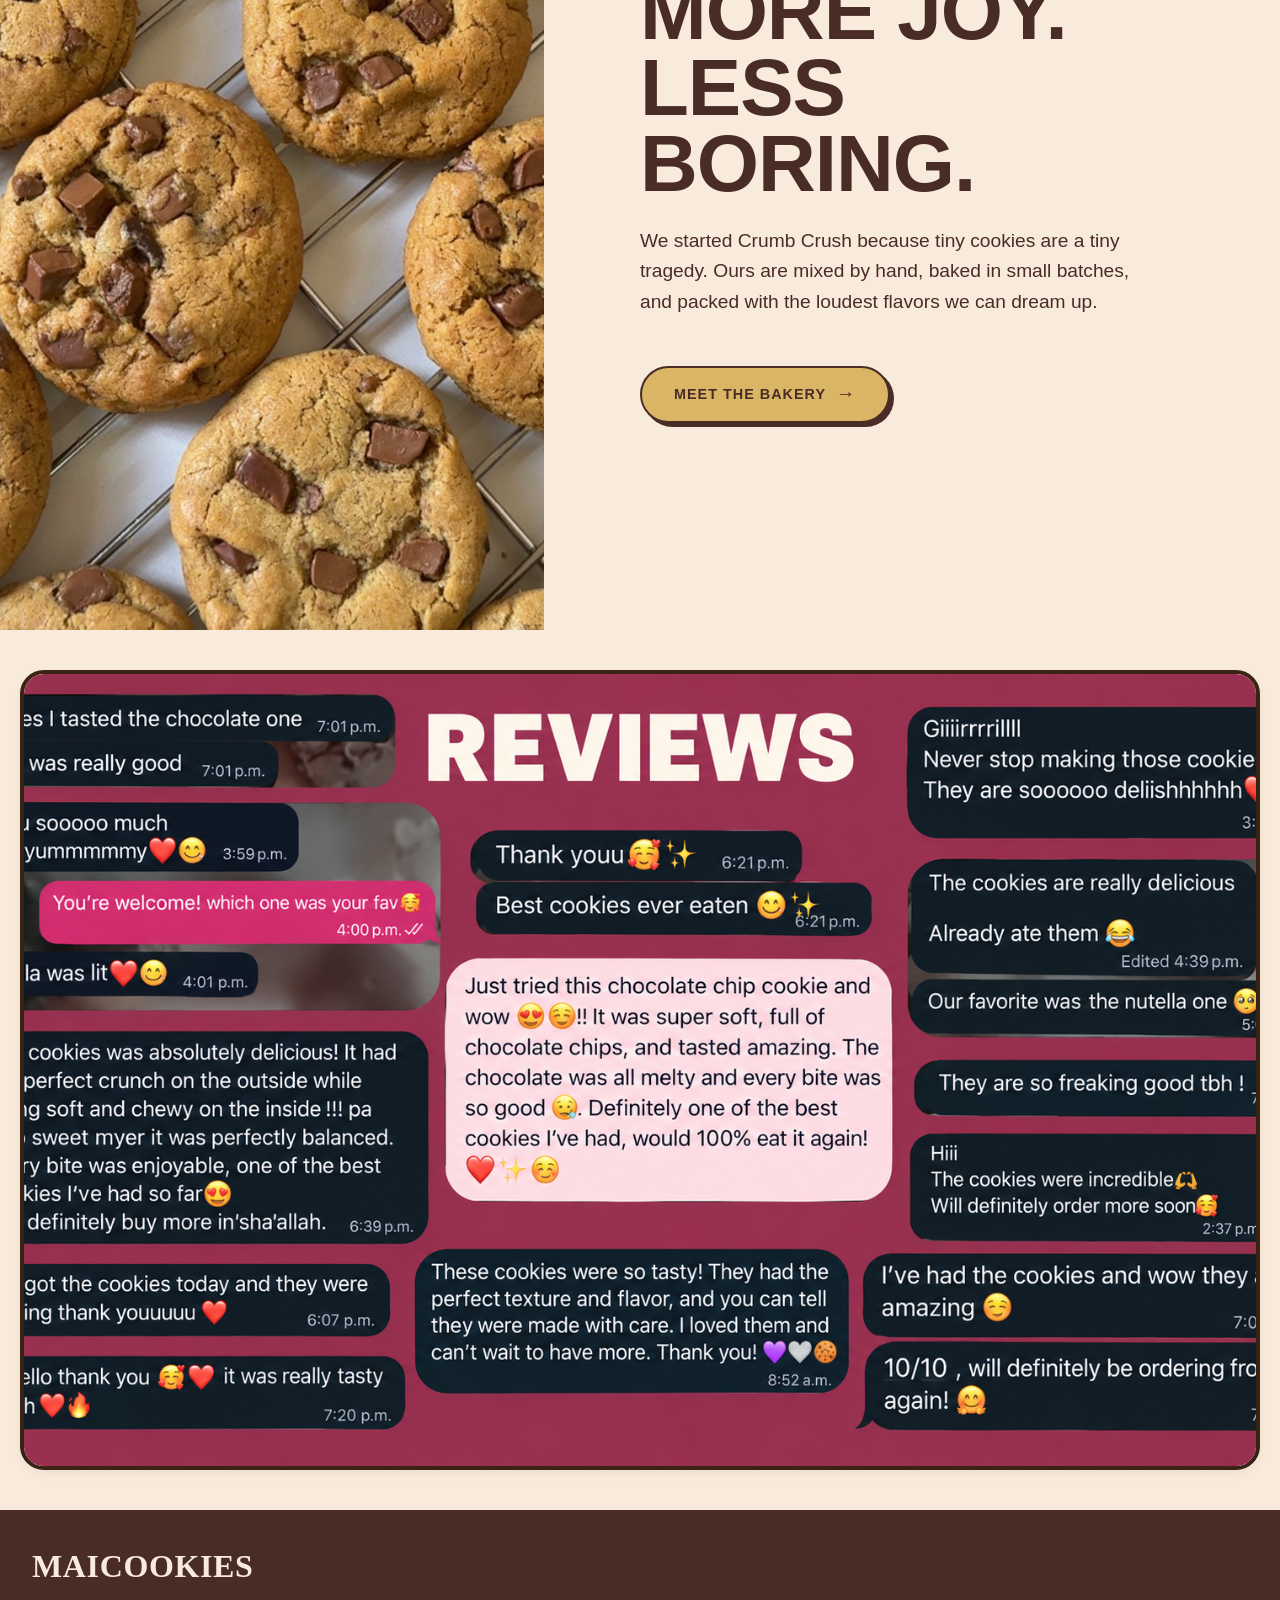
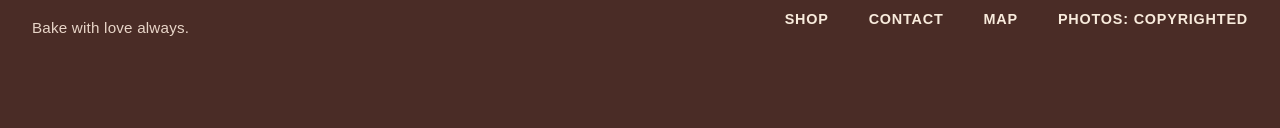
==== commit 21ae85ab: "convert view bag page into a popup" ====
--- a/index.html
+++ b/index.html
@@ -112,7 +112,7 @@
 
       <article class="cookie-card">
         <div class="cookie-card__media">
-          <img src="images\image1.png" alt="Classic Cookie">
+          <img src="images\image2.png" alt="Classic Cookie">
         </div>
         <div class="cookie-card__body">
           <div class="cookie-card__header">
--- a/css/style.css
+++ b/css/style.css
@@ -1,5 +1,7 @@
+
 
 :root {
+  --header-h: 70px;
   --cream: #f8ebdc;
   --choc: #4a2c26;
   --berry: #9b3150;
@@ -11,15 +13,20 @@
   --font-body: "DM Sans", system-ui, sans-serif;
 
   --line: 2.3px solid var(--choc);
-  --header-h: 70px;
 }
 
 /* ---------- Reset ---------- */
 *,
 *::before,
-*::after { box-sizing: border-box; margin: 0; padding: 0; }
-
-html { scroll-behavior: smooth; }
+*::after {
+  box-sizing: border-box;
+  margin: 0;
+  padding: 0;
+}
+
+html {
+  scroll-behavior: smooth;
+}
 
 body {
   background: var(--cream);
@@ -28,6 +35,7 @@
   line-height: 1.5;
   overflow-x: hidden;
 }
+
 
 a { color: inherit; text-decoration: none; }
 
@@ -293,4 +301,67 @@
 @media (prefers-reduced-motion: reduce) {
   html { scroll-behavior: auto; }
   .btn, .link-down svg { transition: none; }
-}+}
+
+
+ /*css for cart button*/
+@media (max-width: 768px) {
+    .site-header {
+        position: relative;
+    }
+
+    .nav-toggle {
+        display: block;
+        cursor: pointer;
+    }
+
+    .main-nav {
+        display: none;
+        flex-direction: column;
+        gap: 16px;
+        position: absolute;
+        top: 100%;
+        left: 0;
+        right: 0;
+        z-index: 1000;
+        padding: 20px;
+        background: var(--cream, #fff8ef);
+    }
+
+    .main-nav.is-open {
+        display: flex;
+    }
+}
+
+
+
+/*css for map*/
+
+
+.location-section {
+  padding: 50px 20px;
+  text-align: center;
+}
+
+.location-section h2 {
+  margin-bottom: 10px;
+  color: var(--choc);
+}
+
+.location-section p {
+  margin-bottom: 20px;
+}
+
+.map-container {
+  max-width: 900px;
+  margin: 0 auto 25px;
+  overflow: hidden;
+  border: 2px solid var(--choc);
+  border-radius: 15px;
+}
+
+.map-container iframe {
+  display: block;
+  width: 100%;
+  height: 350px;
+}
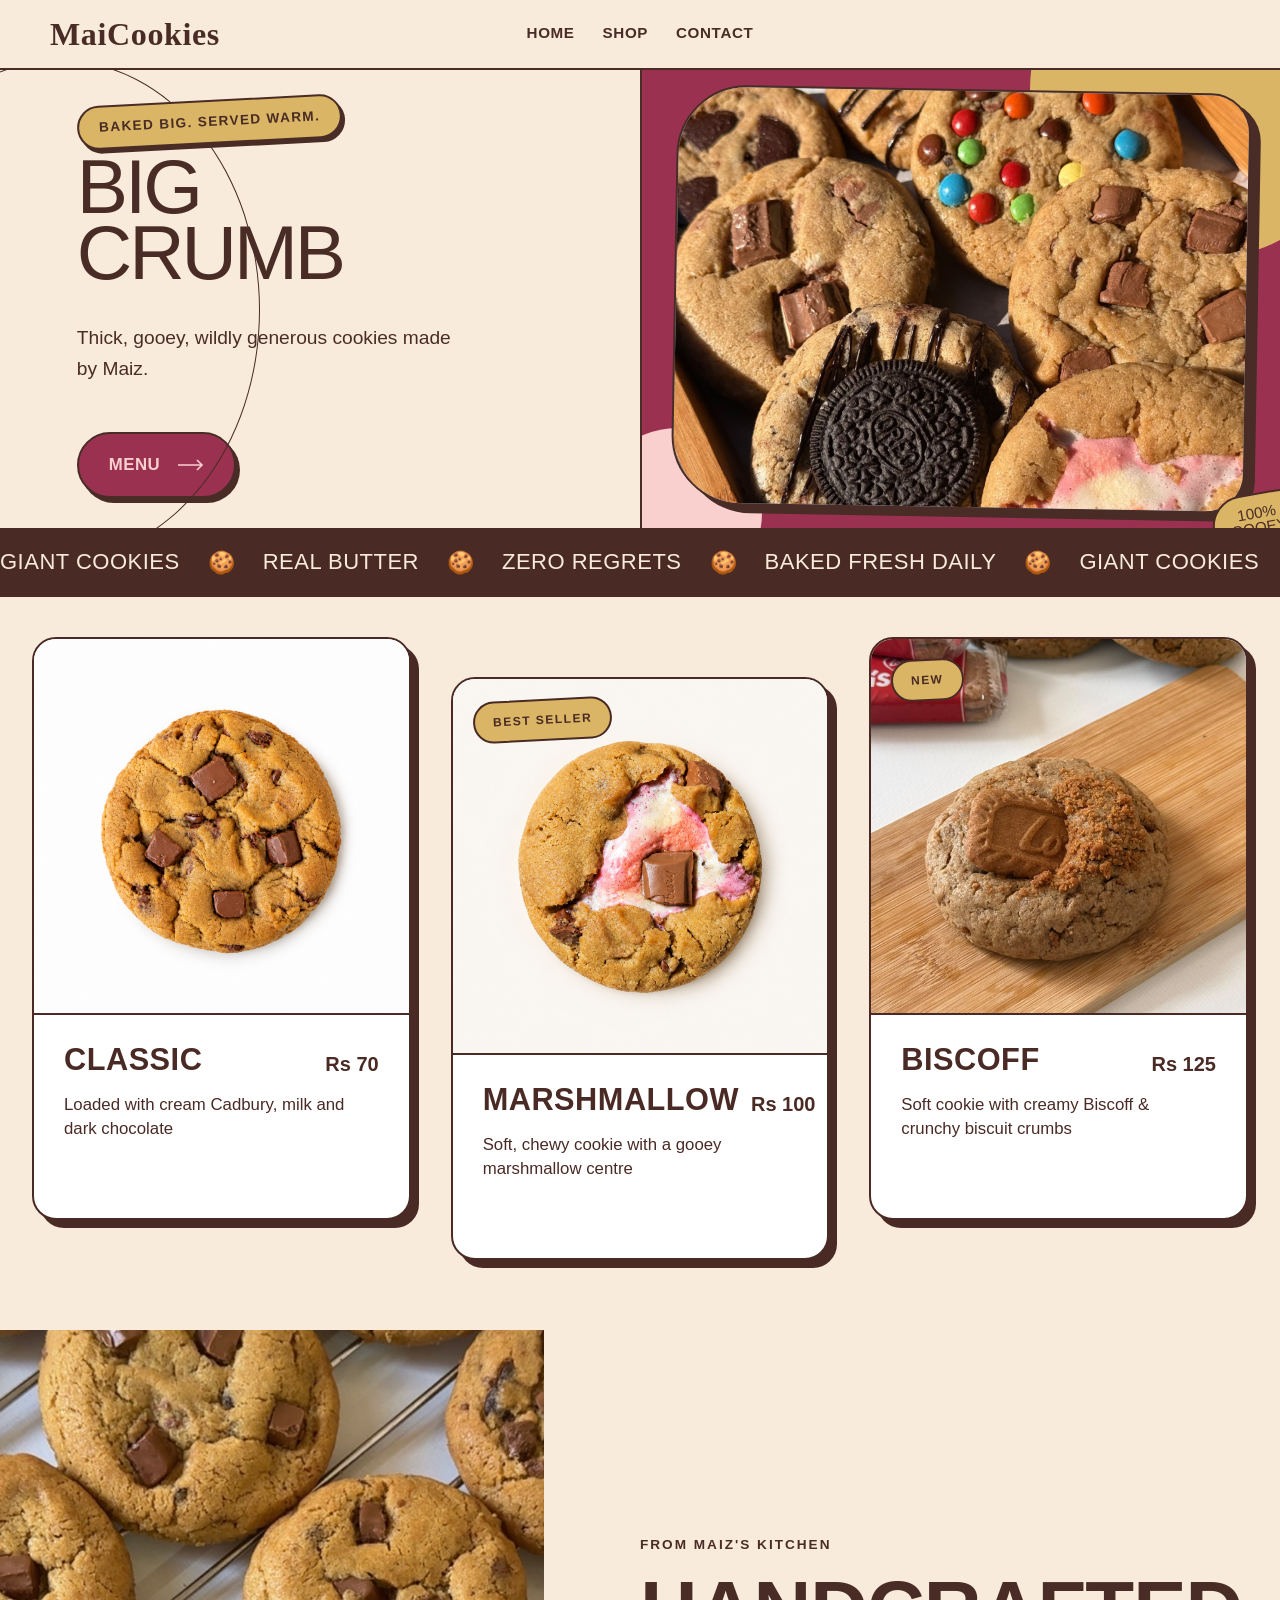
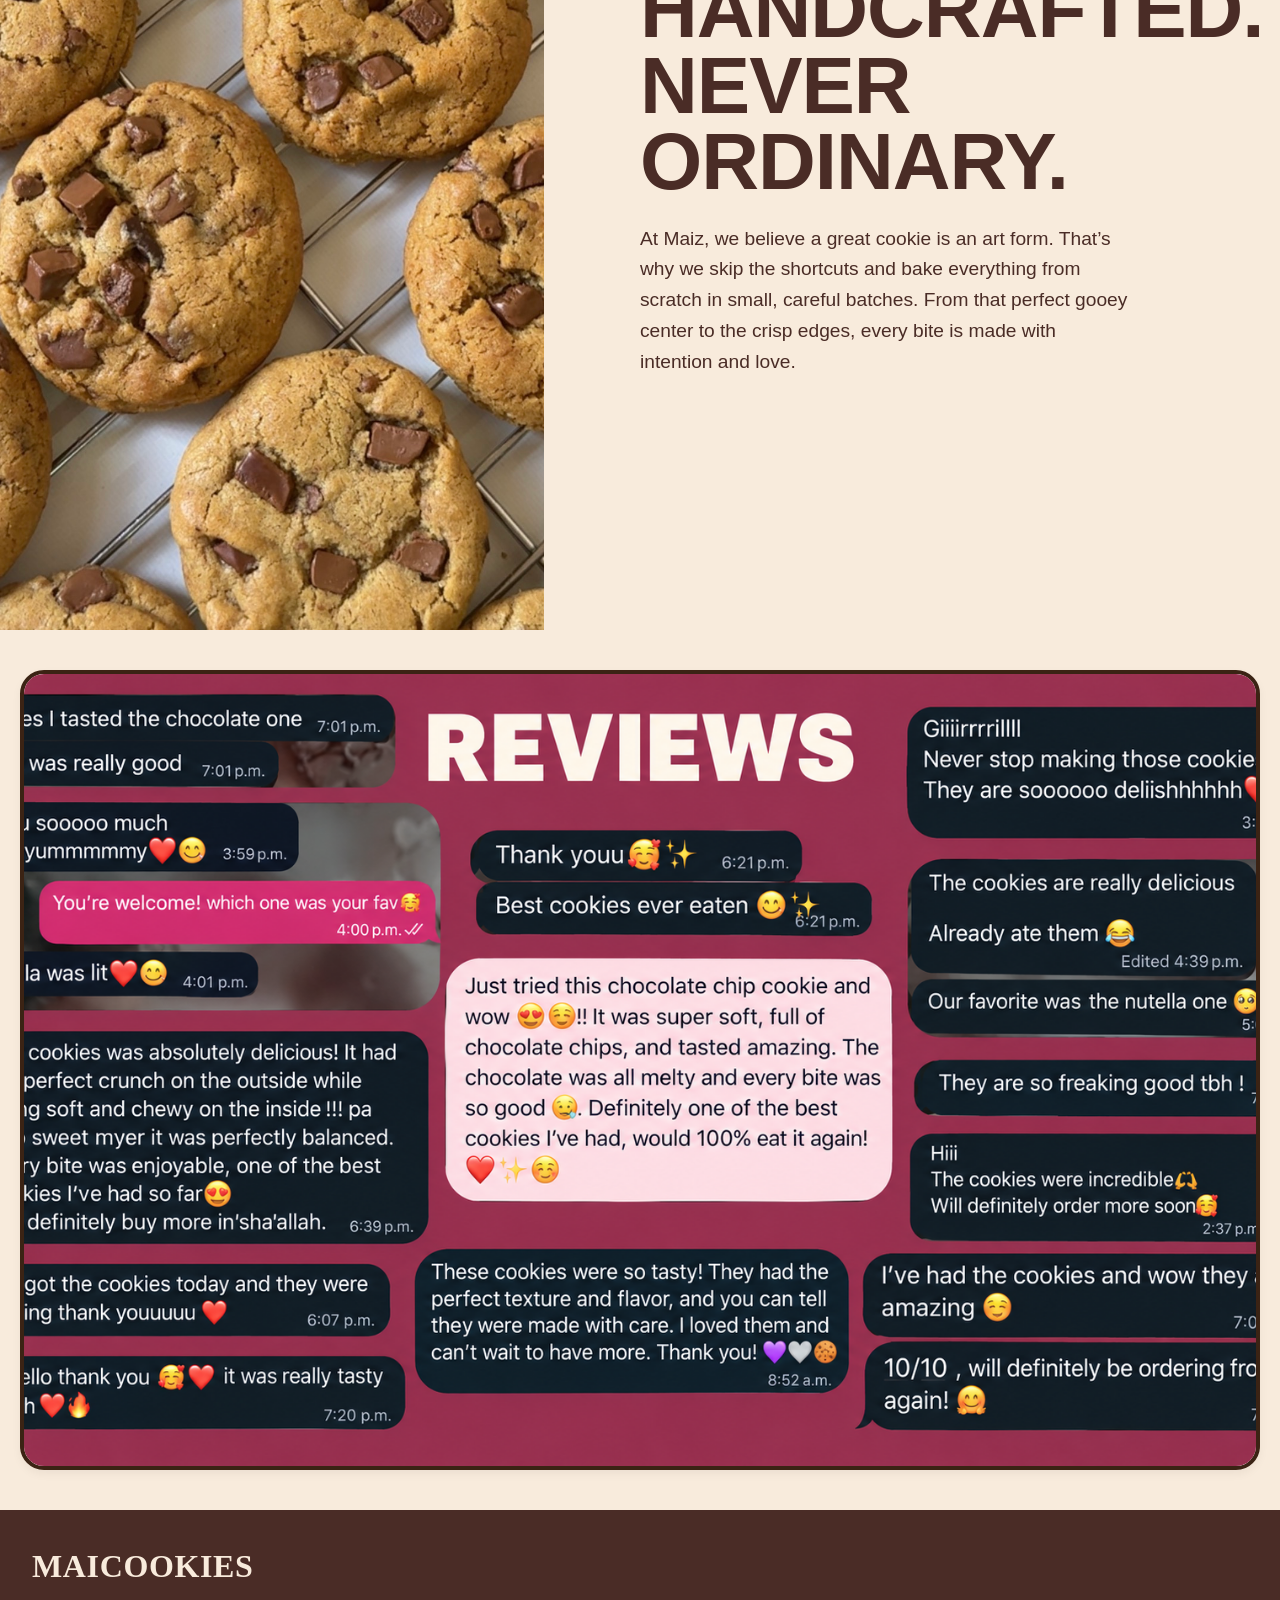
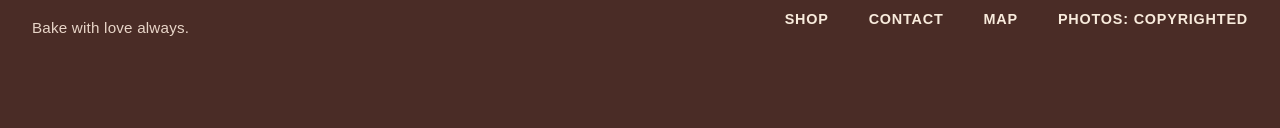
==== commit 1c38ae3b: "Merge friend's code and customized Menu.html" ====
--- a/index.html
+++ b/index.html
@@ -24,9 +24,9 @@
     <a href="#" class="logo" aria-label="MaiCookies">MaiCookies</a>
 
     <nav class="main-nav" aria-label="Main">
-      <a href="#HOME">Home</a>
-      <a href="#SHOP">Shop</a>
-      <a href="#CONTACT">Contact</a>
+      <a href="index.html">Home</a>
+      <a href="Menu.html">Shop</a>
+      <a href="contact.html">Contact</a>
     </nav>
 
   </header>
@@ -55,9 +55,6 @@
              <path d="M0 6h24M19 1l5 5-5 5" stroke="currentColor" stroke-width="1.6"/>
              </svg>
         </a>
-
-
-        </div>
       </div>
 
       <!-- Right: photo panel -->
@@ -112,7 +109,7 @@
 
       <article class="cookie-card">
         <div class="cookie-card__media">
-          <img src="images\image2.png" alt="Classic Cookie">
+          <img src="images/image2.png" alt="Classic Cookie">
         </div>
         <div class="cookie-card__body">
           <div class="cookie-card__header">
@@ -126,7 +123,7 @@
       <article class="cookie-card">
         <div class="cookie-card__media">
           <span class="card-badge">Best Seller</span>
-          <img src="images\image5.png" alt="Marshmallow cookie">
+          <img src="images/image5.png" alt="Marshmallow cookie">
         </div>
         <div class="cookie-card__body">
           <div class="cookie-card__header">
@@ -140,7 +137,7 @@
       <article class="cookie-card">
         <div class="cookie-card__media">
           <span class="card-badge">New</span>
-          <img src="images\image7.png" alt="Biscoff cookie">
+          <img src="images/image7.png" alt="Biscoff cookie">
         </div>
         <div class="cookie-card__body">
           <div class="cookie-card__header">
@@ -161,25 +158,18 @@
         <!-- Image Side -->
         <div class="hero-image">
             <!-- Using a placeholder image of cookies -->
-            <img src="images\image10.jpg" alt="Stack of chocolate chip cookies">
+            <img src="images/image10.jpg" alt="Stack of chocolate chip cookies">
         </div>
 
         <!-- Text Content Side -->
         <div class="hero-content">
-            <span class="eyebrow">OUR WHOLE THING</span>
+            <span class="eyebrow">FROM MAIZ'S KITCHEN</span>
             
-            <h1>MORE JOY.<br>LESS BORING.</h1>
+            <h1>HANDCRAFTED.<br>NEVER ORDINARY.</h1>
             
             <p>
-                We started Crumb Crush because tiny cookies are a tiny tragedy. 
-                Ours are mixed by hand, baked in small batches, and packed with 
-                the loudest flavors we can dream up.
+                At Maiz, we believe a great cookie is an art form. That’s why we skip the shortcuts and bake everything from scratch in small, careful batches. From that perfect gooey center to the crisp edges, every bite is made with intention and love.
             </p>
-
-            <a href="#" class="cta-button">
-                MEET THE BAKERY 
-                <span class="arrow">&rarr;</span>
-            </a>
         </div>
 
     </section>
@@ -187,7 +177,7 @@
   <!-- ================= REVIEWS BANNER ================= -->
   <div class="review-banner-container">
     <div class="review-card">
-        <img src="images\image9.png" alt="Review Banner">
+        <img src="images/image9.png" alt="Review Banner">
     </div>
   </div>
 
@@ -206,9 +196,9 @@
       <!-- Right: navigation links -->
       <nav class="footer-nav" aria-label="Footer navigation">
         <ul>
-          <li><a href="#">SHOP</a></li>
-          <li><a href="#">CONTACT</a></li>
-          <li><a href="#">MAP</a></li>
+          <li><a href="Menu.html">SHOP</a></li>
+          <li><a href="contact.html">CONTACT</a></li>
+          <li><a href="https://www.google.com/maps/search/?api=1&query=Super+U+Flacq+Mauritius" target="_blank" rel="noopener noreferrer" class="map-btn">Map</a></li>
           <li><a href="#">PHOTOS: Copyrighted</a></li>
         </ul>
       </nav>
